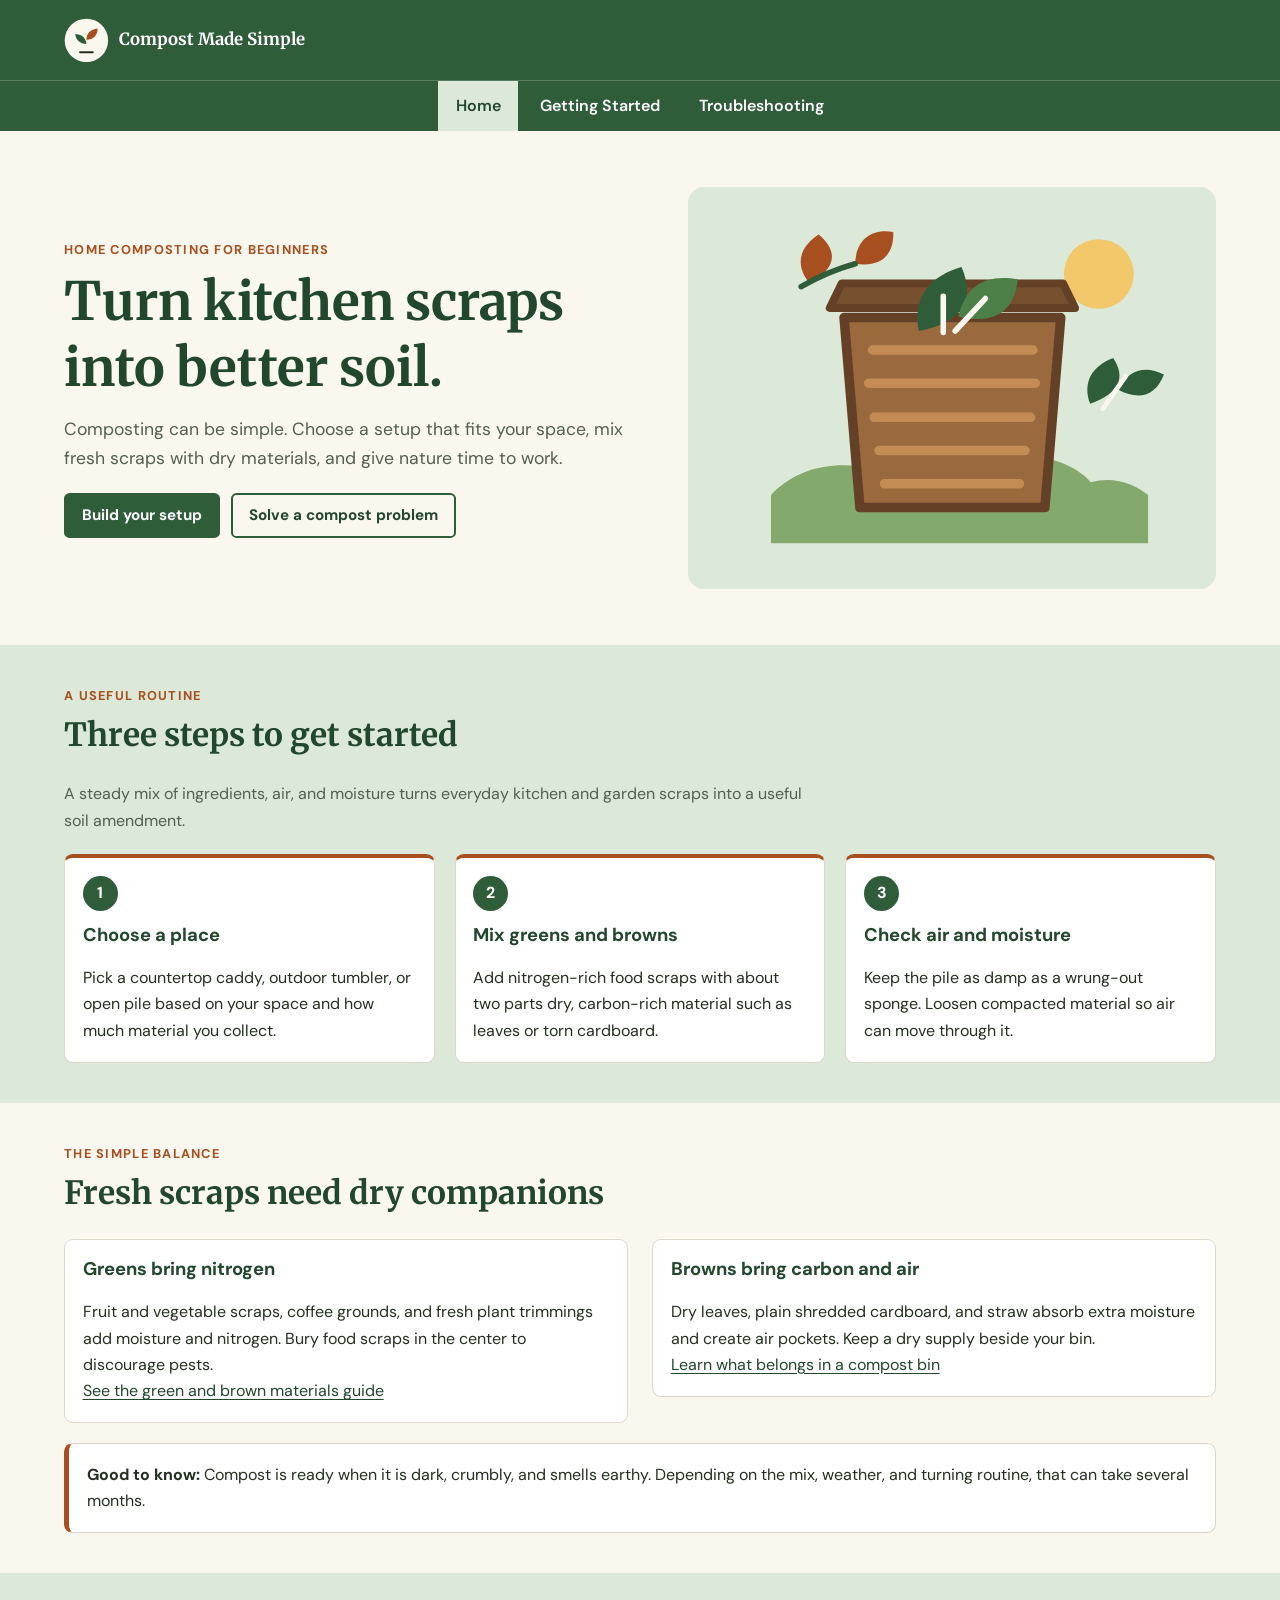
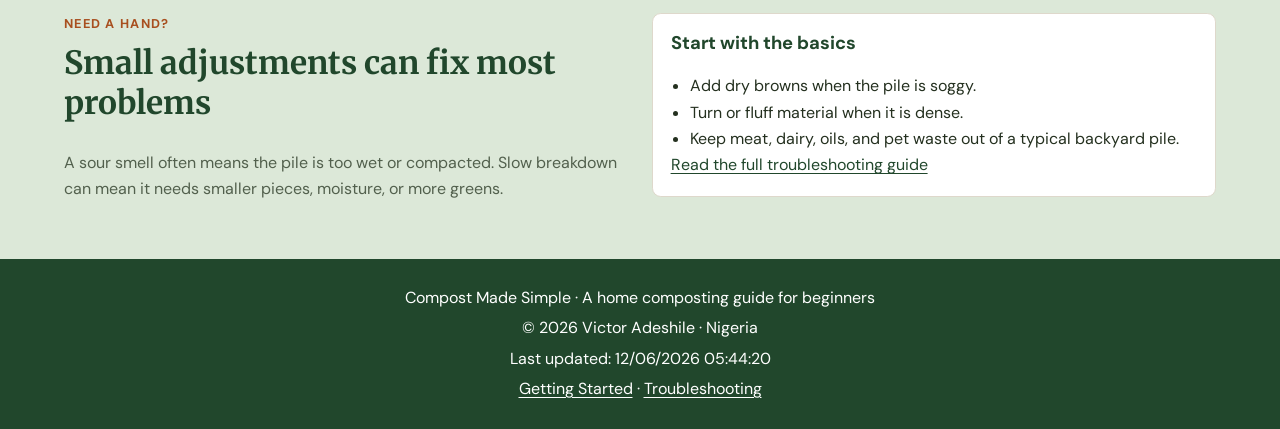
==== project/index.html @ 21fb86b9 "Final Project" ====
<!DOCTYPE html>
<html lang="en">
<head>
    <meta charset="UTF-8">
    <meta name="viewport" content="width=device-width, initial-scale=1.0">
    <meta name="description" content="Learn practical home composting basics, from choosing a bin to balancing food scraps with dry materials.">
    <meta name="author" content="Victor Adeshile">
    <title>Compost Made Simple | Home Composting for Beginners</title>
    <link rel="preconnect" href="https://fonts.googleapis.com">
    <link rel="preconnect" href="https://fonts.gstatic.com" crossorigin>
    <link href="https://fonts.googleapis.com/css2?family=DM+Sans:wght@400;500;600;700&family=Merriweather:wght@700&display=swap" rel="stylesheet">
    <link rel="stylesheet" href="styles/site.css">
    <script src="scripts/site.js" defer></script>
</head>
<body>
    <a class="skip-link" href="#main-content">Skip to main content</a>
    <header class="site-header">
        <div class="header-inner">
            <a class="brand" href="index.html">
                <svg class="brand-logo" viewBox="0 0 64 64" aria-hidden="true">
                    <circle cx="32" cy="32" r="31" fill="#FAF7EF"/>
                    <path d="M32 48V29m0 8c-9 0-15-5-16-14 9 0 15 5 16 14Z" fill="#2F5D3A"/>
                    <path d="M32 31c0-9 6-15 16-16 0 10-6 16-16 16Z" fill="#A84F1F"/>
                    <path d="M23 49h18" stroke="#24301F" stroke-linecap="round" stroke-width="3"/>
                </svg>
                <span>Compost Made Simple</span>
            </a>
            <button class="menu-toggle" type="button" aria-label="Open navigation menu" aria-expanded="false" aria-controls="site-navigation">
                <span aria-hidden="true">☰</span>
            </button>
        </div>
        <nav class="site-nav" id="site-navigation" aria-label="Main navigation">
            <a href="index.html" aria-current="page">Home</a>
            <a href="getting-started.html">Getting Started</a>
            <a href="troubleshooting.html">Troubleshooting</a>
        </nav>
    </header>

    <main id="main-content">
        <section class="hero">
            <div class="hero-copy">
                <p class="eyebrow">Home composting for beginners</p>
                <h1>Turn kitchen scraps into better soil.</h1>
                <p>Composting can be simple. Choose a setup that fits your space, mix fresh scraps with dry materials, and give nature time to work.</p>
                <div class="button-row">
                    <a class="button" href="getting-started.html">Build your setup</a>
                    <a class="button-secondary" href="troubleshooting.html">Solve a compost problem</a>
                </div>
                <p class="saved-setup" id="saved-setup" aria-live="polite" hidden></p>
            </div>
            <div class="hero-art">
                <img src="images/compost-bin.svg" alt="Illustration of a backyard compost bin layered with leaves and soil." width="640" height="480" fetchpriority="high">
            </div>
        </section>

        <section class="content-section soft-section">
            <div class="container">
                <p class="eyebrow">A useful routine</p>
                <h2>Three steps to get started</h2>
                <p class="section-intro">A steady mix of ingredients, air, and moisture turns everyday kitchen and garden scraps into a useful soil amendment.</p>
                <div class="step-grid">
                    <article class="step-card">
                        <span class="step-number">1</span>
                        <h3>Choose a place</h3>
                        <p>Pick a countertop caddy, outdoor tumbler, or open pile based on your space and how much material you collect.</p>
                    </article>
                    <article class="step-card">
                        <span class="step-number">2</span>
                        <h3>Mix greens and browns</h3>
                        <p>Add nitrogen-rich food scraps with about two parts dry, carbon-rich material such as leaves or torn cardboard.</p>
                    </article>
                    <article class="step-card">
                        <span class="step-number">3</span>
                        <h3>Check air and moisture</h3>
                        <p>Keep the pile as damp as a wrung-out sponge. Loosen compacted material so air can move through it.</p>
                    </article>
                </div>
            </div>
        </section>

        <section class="content-section container">
            <p class="eyebrow">The simple balance</p>
            <h2>Fresh scraps need dry companions</h2>
            <div class="two-column">
                <article class="content-card">
                    <h3>Greens bring nitrogen</h3>
                    <p>Fruit and vegetable scraps, coffee grounds, and fresh plant trimmings add moisture and nitrogen. Bury food scraps in the center to discourage pests.</p>
                    <a href="getting-started.html#materials">See the green and brown materials guide</a>
                </article>
                <article class="content-card">
                    <h3>Browns bring carbon and air</h3>
                    <p>Dry leaves, plain shredded cardboard, and straw absorb extra moisture and create air pockets. Keep a dry supply beside your bin.</p>
                    <a href="getting-started.html#choose-materials">Learn what belongs in a compost bin</a>
                </article>
            </div>
            <div class="callout">
                <p><strong>Good to know:</strong> Compost is ready when it is dark, crumbly, and smells earthy. Depending on the mix, weather, and turning routine, that can take several months.</p>
            </div>
        </section>

        <section class="content-section soft-section">
            <div class="container">
                <div class="two-column">
                    <div>
                        <p class="eyebrow">Need a hand?</p>
                        <h2>Small adjustments can fix most problems</h2>
                        <p class="section-intro">A sour smell often means the pile is too wet or compacted. Slow breakdown can mean it needs smaller pieces, moisture, or more greens.</p>
                    </div>
                    <div class="content-card">
                        <h3>Start with the basics</h3>
                        <ul>
                            <li>Add dry browns when the pile is soggy.</li>
                            <li>Turn or fluff material when it is dense.</li>
                            <li>Keep meat, dairy, oils, and pet waste out of a typical backyard pile.</li>
                        </ul>
                        <p><a href="troubleshooting.html">Read the full troubleshooting guide</a></p>
                    </div>
                </div>
            </div>
        </section>
    </main>

    <footer class="site-footer">
        <p>Compost Made Simple · A home composting guide for beginners</p>
        <p>&copy; <span id="current-year"></span> Victor Adeshile · Nigeria</p>
        <p id="last-modified"></p>
        <p><a href="getting-started.html">Getting Started</a> · <a href="troubleshooting.html">Troubleshooting</a></p>
    </footer>
</body>
</html>
---- project/styles/site.css ----
:root {
    color-scheme: light;
    --forest: #2f5d3a;
    --forest-dark: #21472c;
    --cream: #faf7ef;
    --clay: #a84f1f;
    --charcoal: #24301f;
    --sage: #dce8d8;
    --line: #ded8cb;
    --surface: #ffffff;
    --muted: #52604d;
    --heading-font: "Merriweather", Georgia, serif;
    --body-font: "DM Sans", Arial, sans-serif;
}

* {
    box-sizing: border-box;
}

html {
    scroll-behavior: smooth;
}

body {
    min-width: 320px;
    min-height: 100vh;
    margin: 0;
    display: flex;
    flex-direction: column;
    color: var(--charcoal);
    background: var(--cream);
    font-family: var(--body-font);
    line-height: 1.65;
}

a {
    color: var(--forest-dark);
    text-underline-offset: 0.18em;
}

a:hover {
    color: var(--clay);
}

:focus-visible {
    outline: 3px solid var(--clay);
    outline-offset: 3px;
}

.skip-link {
    position: absolute;
    z-index: 5;
    top: 0.5rem;
    left: 0.5rem;
    padding: 0.6rem 0.85rem;
    transform: translateY(-160%);
    color: #ffffff;
    background: var(--forest-dark);
}

.skip-link:focus {
    transform: translateY(0);
}

.site-header {
    color: #ffffff;
    background: var(--forest);
}

.header-inner,
.container {
    width: min(calc(100% - 2rem), 72rem);
    margin-inline: auto;
}

.header-inner {
    display: flex;
    min-height: 5rem;
    align-items: center;
    justify-content: space-between;
    gap: 1rem;
}

.brand {
    display: inline-flex;
    align-items: center;
    gap: 0.65rem;
    color: #ffffff;
    font-family: var(--heading-font);
    font-size: 1.05rem;
    font-weight: 700;
    text-decoration: none;
}

.brand:hover {
    color: #ffffff;
}

.brand-logo {
    width: 2.8rem;
    height: 2.8rem;
    flex: 0 0 auto;
}

.menu-toggle {
    display: inline-grid;
    width: 2.75rem;
    height: 2.75rem;
    place-items: center;
    border: 1px solid rgb(255 255 255 / 55%);
    border-radius: 0.4rem;
    color: #ffffff;
    background: transparent;
    font: 1.5rem/1 var(--body-font);
    cursor: pointer;
}

.menu-toggle:hover {
    color: var(--forest-dark);
    background: var(--cream);
}

.site-nav {
    display: none;
    flex-direction: column;
    border-top: 1px solid rgb(255 255 255 / 20%);
}

.site-nav.is-open {
    display: flex;
}

.site-nav a {
    padding: 0.75rem 1rem;
    color: #ffffff;
    font-weight: 600;
    text-align: center;
    text-decoration: none;
}

.site-nav a:hover,
.site-nav a:focus-visible,
.site-nav a[aria-current="page"] {
    color: var(--forest-dark);
    background: var(--sage);
}

main {
    flex: 1;
}

.hero {
    display: grid;
    width: min(calc(100% - 2rem), 72rem);
    margin-inline: auto;
    gap: 1.5rem;
    align-items: center;
    padding-block: 2rem 2.5rem;
}

.hero-copy {
    max-width: 42rem;
}

.eyebrow {
    margin: 0 0 0.55rem;
    color: var(--clay);
    font-size: 0.8rem;
    font-weight: 700;
    letter-spacing: 0.1em;
    text-transform: uppercase;
}

h1,
h2,
h3,
p {
    margin-top: 0;
}

h1,
h2,
h3 {
    line-height: 1.25;
}

h1 {
    margin-bottom: 0.9rem;
    color: var(--forest-dark);
    font-family: var(--heading-font);
    font-size: clamp(2rem, 7vw, 3.3rem);
}

h2 {
    color: var(--forest-dark);
    font-family: var(--heading-font);
    font-size: clamp(1.45rem, 4vw, 2rem);
}

h3 {
    color: var(--forest-dark);
    font-size: 1.15rem;
}

.hero-copy > p:not(.eyebrow) {
    max-width: 62ch;
    color: var(--muted);
    font-size: 1.1rem;
}

.hero-art {
    padding: 0.65rem;
    border-radius: 1rem;
    background: var(--sage);
}

.hero-art img,
.material-illustration img {
    display: block;
    width: 100%;
    height: auto;
}

.hero-art img {
    max-height: 24rem;
    object-fit: contain;
}

.button-row {
    display: flex;
    flex-wrap: wrap;
    gap: 0.7rem;
    margin-top: 1.25rem;
}

.button,
.button-secondary,
.filter-button,
.form-button {
    display: inline-flex;
    min-height: 2.8rem;
    align-items: center;
    justify-content: center;
    padding: 0.65rem 1rem;
    border: 2px solid var(--forest);
    border-radius: 0.35rem;
    font: 700 0.95rem var(--body-font);
    text-align: center;
    text-decoration: none;
    cursor: pointer;
}

.button,
.form-button {
    color: #ffffff;
    background: var(--forest);
}

.button:hover,
.form-button:hover {
    color: #ffffff;
    background: var(--forest-dark);
}

.button-secondary {
    color: var(--forest-dark);
    background: transparent;
}

.button-secondary:hover {
    color: #ffffff;
    background: var(--forest-dark);
}

.saved-setup {
    margin-top: 1rem;
    padding: 0.8rem 1rem;
    border-left: 0.3rem solid var(--clay);
    background: var(--surface);
}

.content-section {
    padding-block: 2.5rem;
}

.section-intro {
    max-width: 68ch;
    color: var(--muted);
}

.soft-section {
    background: var(--sage);
}

.step-grid,
.bin-grid,
.material-grid,
.problem-grid {
    display: grid;
    grid-template-columns: 1fr;
    gap: 1rem;
    margin-top: 1.25rem;
}

.content-card,
.step-card,
.bin-card,
.material-card,
.problem-card,
.form-panel,
.callout {
    padding: 1.1rem;
    border: 1px solid var(--line);
    border-radius: 0.55rem;
    background: var(--surface);
}

.step-card {
    border-top: 0.3rem solid var(--clay);
}

.step-number {
    display: inline-grid;
    width: 2.2rem;
    height: 2.2rem;
    margin-bottom: 0.8rem;
    place-items: center;
    border-radius: 50%;
    color: #ffffff;
    background: var(--forest);
    font-weight: 700;
}

.step-card p,
.content-card p,
.bin-card p,
.material-card p,
.problem-card p {
    margin-bottom: 0;
}

.two-column,
.material-illustrations {
    display: grid;
    gap: 1rem;
}

.material-illustration {
    overflow: hidden;
    border-radius: 0.55rem;
    background: var(--sage);
}

.material-illustration img {
    aspect-ratio: 16 / 10;
    object-fit: cover;
}

.material-illustration figcaption {
    padding: 0.75rem 1rem;
    color: var(--forest-dark);
    font-weight: 700;
}

.callout {
    margin-top: 1.25rem;
    border-left: 0.35rem solid var(--clay);
}

.callout p:last-child {
    margin-bottom: 0;
}

.page-intro {
    padding-block: 2rem 1.25rem;
}

.page-intro p {
    max-width: 70ch;
    color: var(--muted);
    font-size: 1.08rem;
}

.preference-form,
.question-form {
    display: grid;
    gap: 0.8rem;
}

.preference-form {
    grid-template-columns: 1fr;
    align-items: end;
}

.form-panel {
    margin-block: 1.5rem;
    border-top: 0.3rem solid var(--forest);
}

.form-panel h2 {
    margin-bottom: 0.5rem;
}

.form-panel > p {
    color: var(--muted);
}

.question-form label,
.preference-form label {
    display: block;
    margin-bottom: 0.3rem;
    font-weight: 700;
}

.question-form input,
.question-form select,
.question-form textarea,
.preference-form select {
    width: 100%;
    min-height: 2.8rem;
    padding: 0.65rem 0.75rem;
    border: 1px solid #8a9385;
    border-radius: 0.3rem;
    color: var(--charcoal);
    background: #ffffff;
    font: inherit;
}

.question-form textarea {
    min-height: 8rem;
    resize: vertical;
}

.question-form :focus-visible,
.preference-form :focus-visible,
.filter-button:focus-visible {
    outline: 3px solid var(--clay);
    outline-offset: 2px;
}

.question-form .form-button,
.preference-form .form-button {
    justify-self: start;
}

.form-note,
.form-status {
    margin: 0.75rem 0 0;
    color: var(--muted);
}

.form-status {
    padding: 0.8rem;
    border-left: 0.3rem solid var(--forest);
    background: var(--sage);
}

.filter-controls {
    display: flex;
    flex-wrap: wrap;
    gap: 0.5rem;
    margin-block: 1rem 0.5rem;
}

.filter-button {
    min-height: 2.4rem;
    padding: 0.45rem 0.8rem;
    border-width: 1px;
    color: var(--forest-dark);
    background: #ffffff;
}

.filter-button[aria-pressed="true"],
.filter-button:hover {
    color: #ffffff;
    background: var(--forest);
}

.material-count {
    color: var(--muted);
    font-size: 0.95rem;
}

.material-card {
    border-top: 0.25rem solid var(--forest);
}

.material-card--browns {
    border-top-color: var(--clay);
}

.material-category {
    margin-bottom: 0.45rem;
    color: var(--clay);
    font-size: 0.75rem;
    font-weight: 700;
    letter-spacing: 0.08em;
    text-transform: uppercase;
}

.bin-card h3 {
    margin-bottom: 0.5rem;
}

.bin-card ul,
.content-card ul {
    margin-bottom: 0;
    padding-left: 1.2rem;
}

.problem-card details {
    padding-block: 0.2rem;
}

.problem-card summary {
    color: var(--forest-dark);
    font-weight: 700;
    cursor: pointer;
}

.problem-card details p {
    margin-top: 0.7rem;
}

.site-footer {
    margin-top: auto;
    padding: 1.4rem 1rem;
    color: #ffffff;
    background: var(--forest-dark);
    text-align: center;
}

.site-footer p {
    margin: 0.25rem 0;
}

.site-footer a {
    color: #ffffff;
}

.site-footer a:hover {
    color: #f3c86a;
}

@media (min-width: 44rem) {
    .menu-toggle {
        display: none;
    }

    .site-nav,
    .site-nav.is-open {
        display: flex;
        flex-direction: row;
        justify-content: center;
        gap: 0.25rem;
        border-top: 1px solid rgb(255 255 255 / 20%);
    }

    .site-nav a {
        padding: 0.75rem 1.1rem;
    }

    .hero {
        grid-template-columns: 1.05fr 0.95fr;
        gap: 2.5rem;
        padding-block: 3.5rem;
    }

    .step-grid,
    .bin-grid,
    .material-grid,
    .problem-grid {
        grid-template-columns: repeat(2, minmax(0, 1fr));
        gap: 1.25rem;
    }

    .two-column,
    .material-illustrations {
        grid-template-columns: repeat(2, minmax(0, 1fr));
        gap: 1.5rem;
        align-items: start;
    }

    .preference-form {
        grid-template-columns: minmax(0, 1fr) auto;
    }
}

@media (min-width: 68rem) {
    .step-grid,
    .bin-grid,
    .material-grid {
        grid-template-columns: repeat(3, minmax(0, 1fr));
    }

    .problem-grid {
        grid-template-columns: repeat(2, minmax(0, 1fr));
    }
}

@media (prefers-reduced-motion: reduce) {
    html {
        scroll-behavior: auto;
    }
}
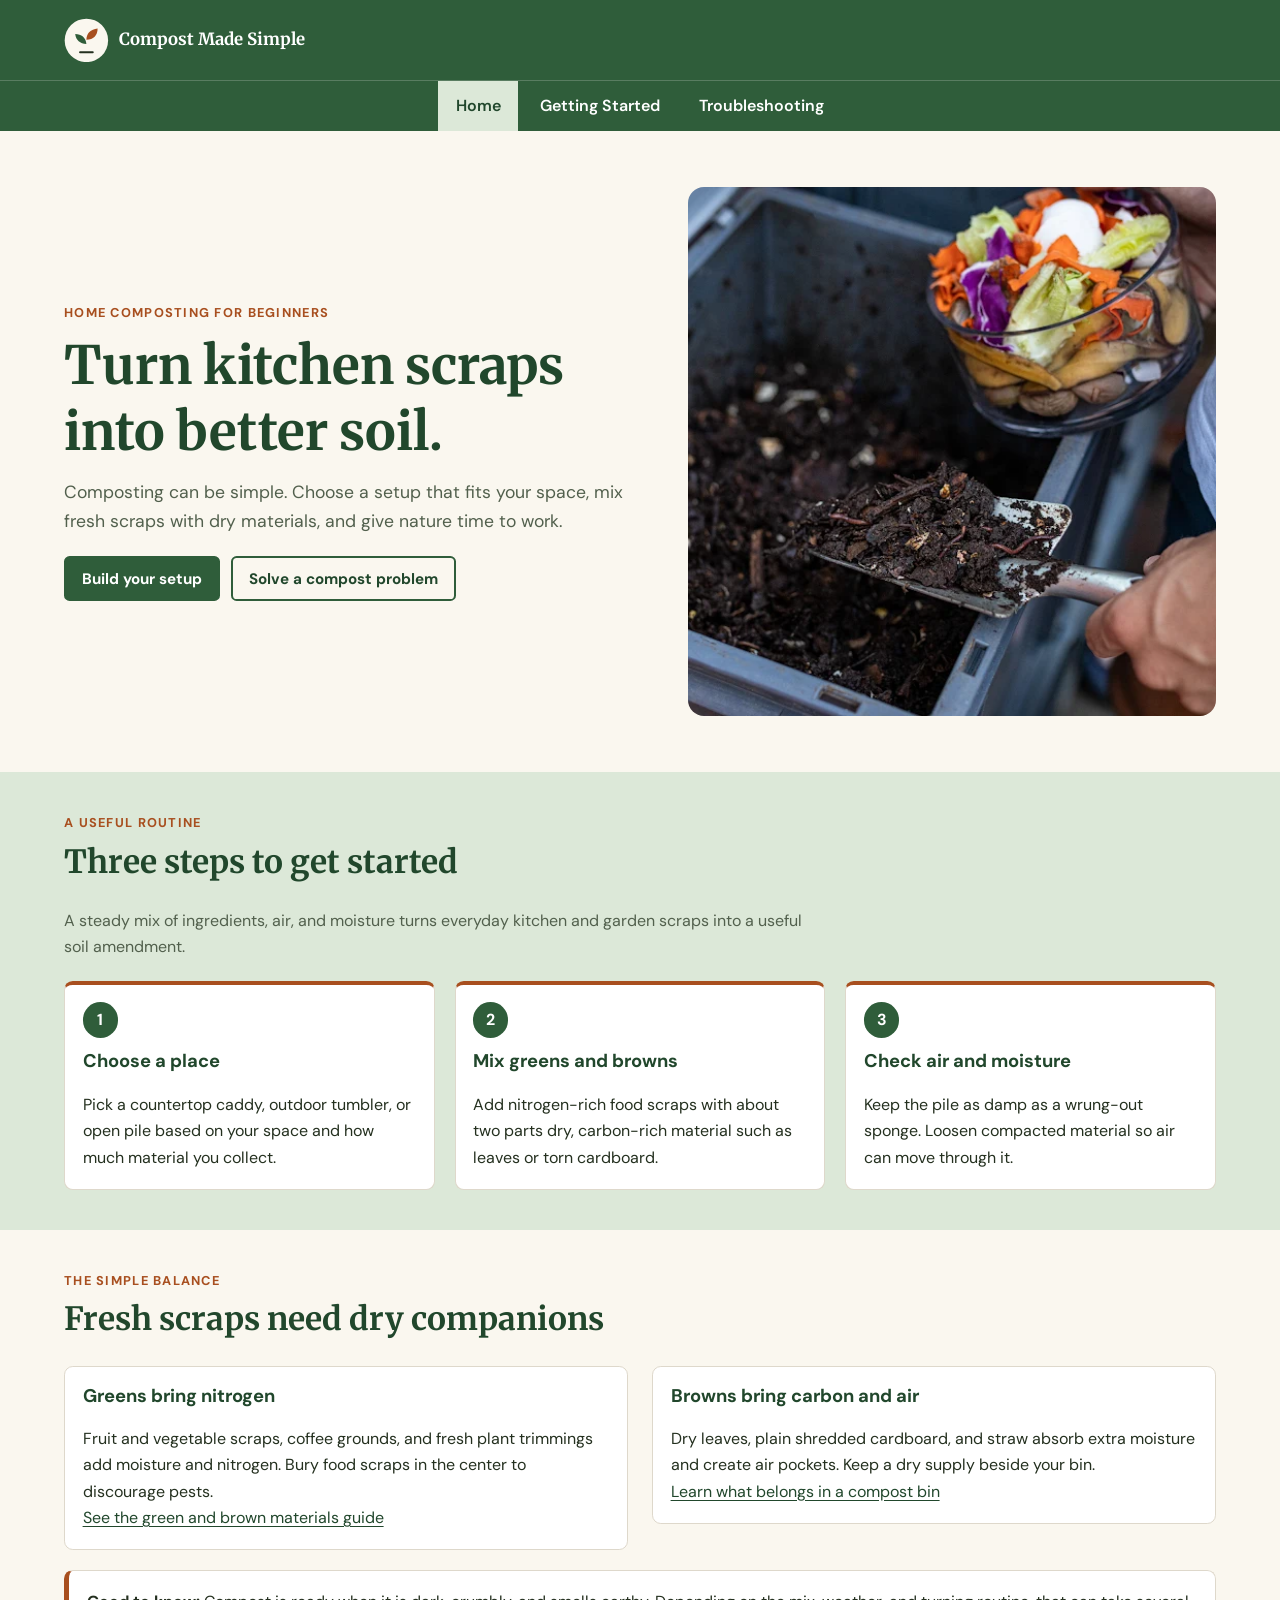
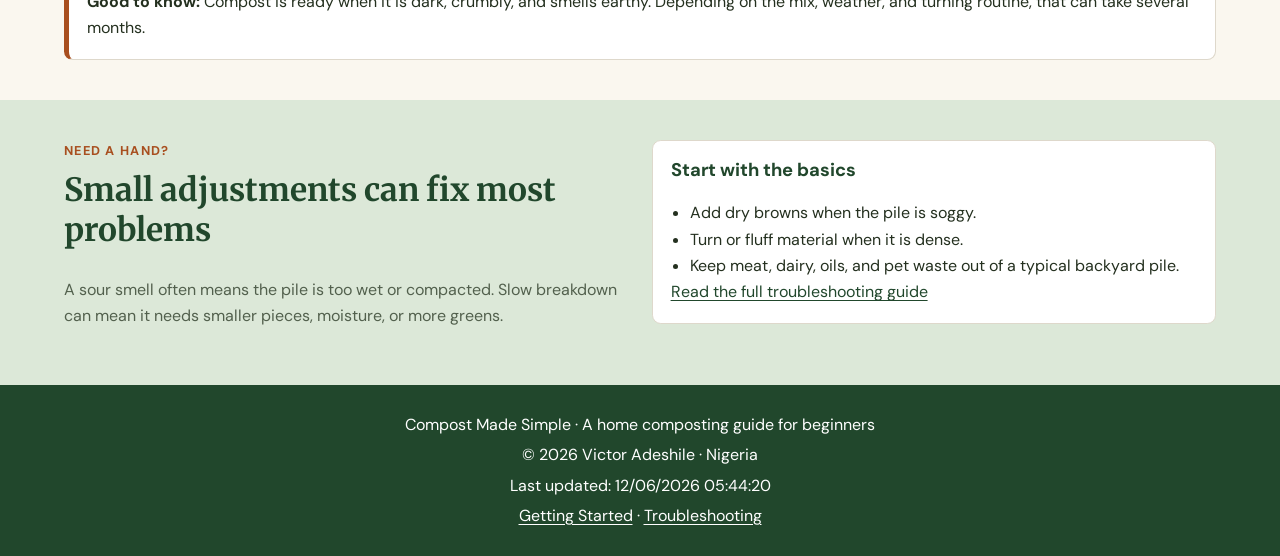
==== commit f50c9c49: "Changed the Homepage image" ====
--- a/project/index.html
+++ b/project/index.html
@@ -49,7 +49,7 @@
                 <p class="saved-setup" id="saved-setup" aria-live="polite" hidden></p>
             </div>
             <div class="hero-art">
-                <img src="images/compost-bin.svg" alt="Illustration of a backyard compost bin layered with leaves and soil." width="640" height="480" fetchpriority="high">
+                <img src="images/compost-hero.webp" alt="A hand adds vegetable scraps to a compost bin." width="512" height="512" fetchpriority="high">
             </div>
         </section>
 
--- a/project/styles/site.css
+++ b/project/styles/site.css
@@ -209,7 +209,7 @@
 }
 
 .hero-art {
-    padding: 0.65rem;
+    overflow: hidden;
     border-radius: 1rem;
     background: var(--sage);
 }
@@ -222,8 +222,8 @@
 }
 
 .hero-art img {
-    max-height: 24rem;
-    object-fit: contain;
+    aspect-ratio: 1;
+    object-fit: cover;
 }
 
 .button-row {
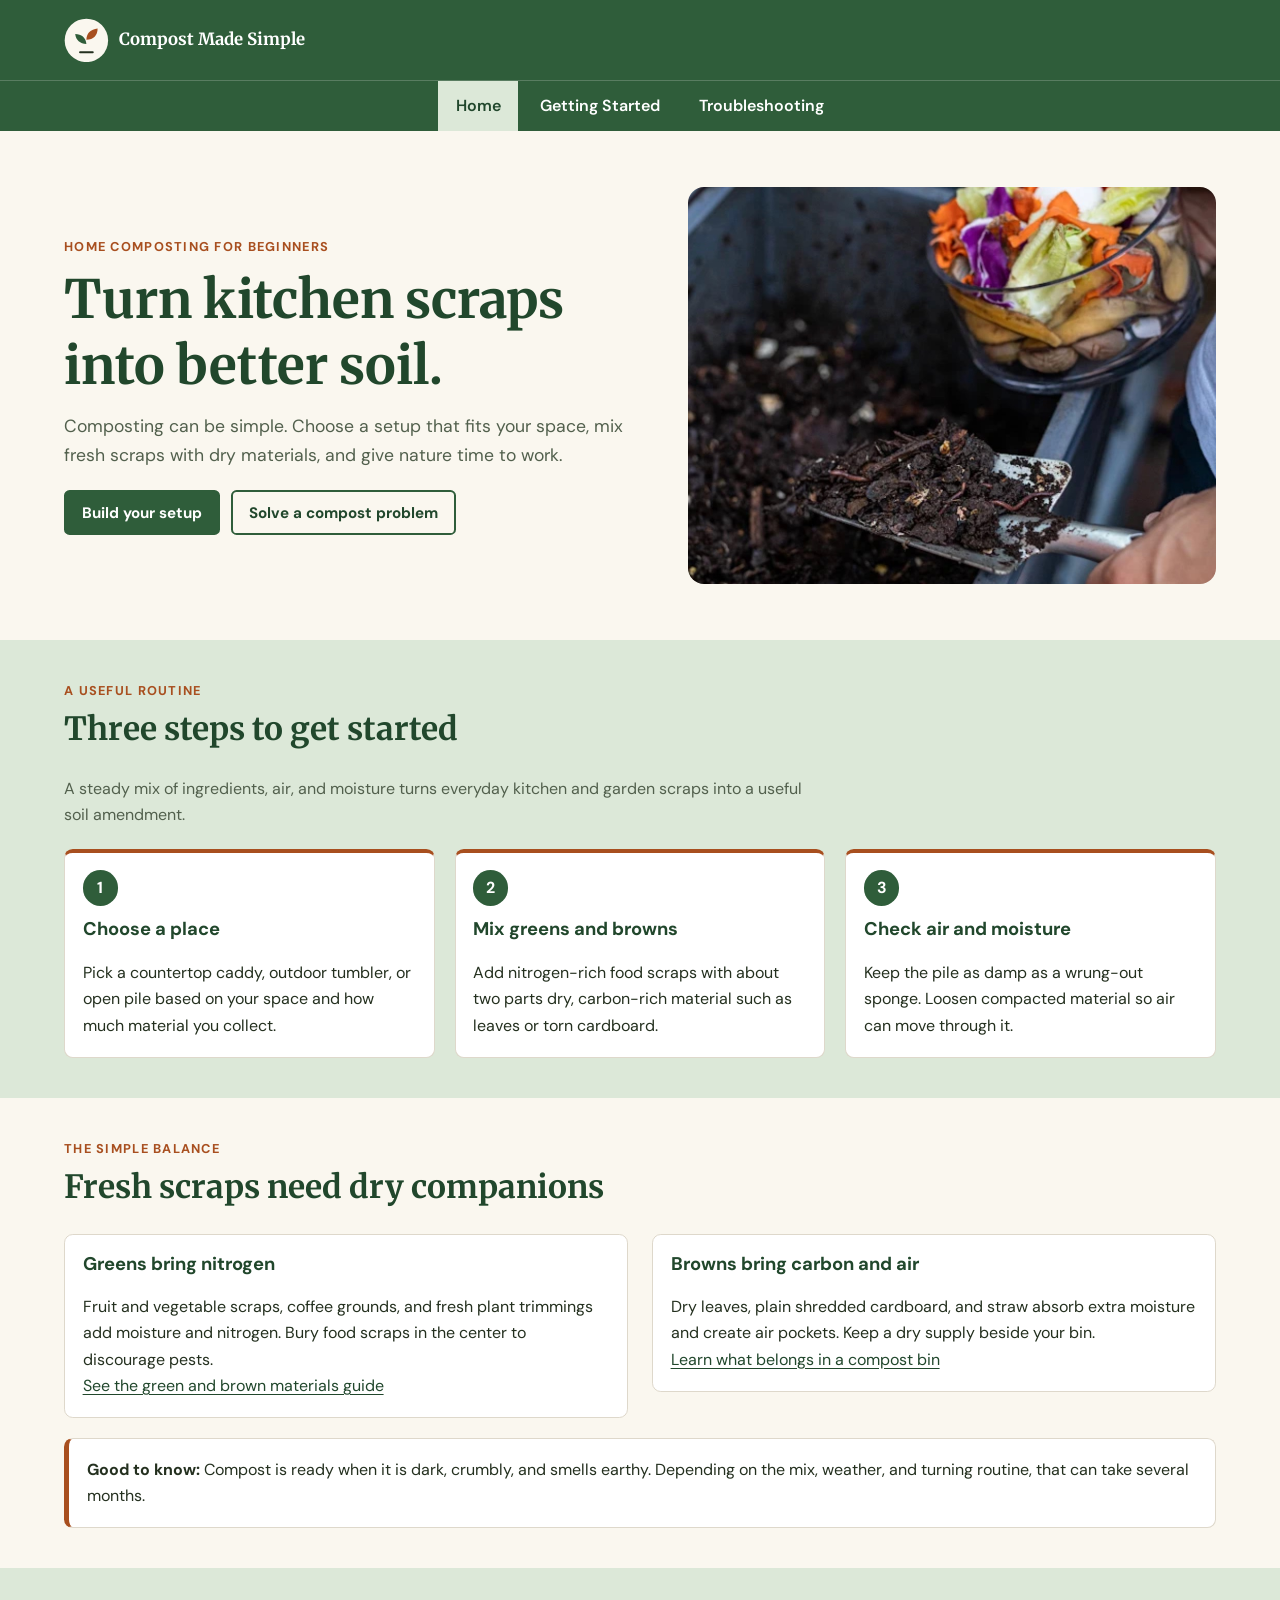
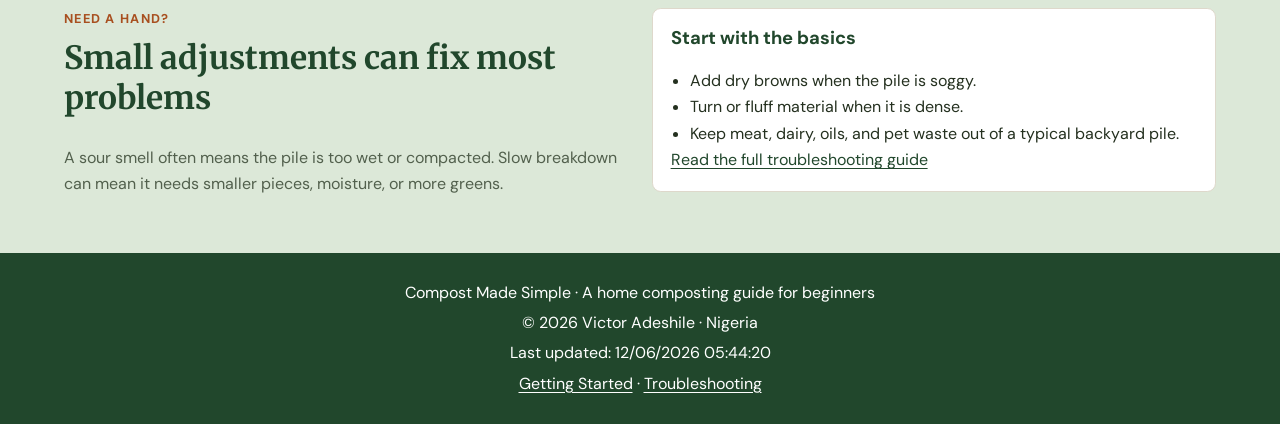
==== commit 7e5ad842: "Fixed the homepage image" ====
--- a/project/index.html
+++ b/project/index.html
@@ -49,7 +49,7 @@
                 <p class="saved-setup" id="saved-setup" aria-live="polite" hidden></p>
             </div>
             <div class="hero-art">
-                <img src="images/compost-hero.webp" alt="A hand adds vegetable scraps to a compost bin." width="512" height="512" fetchpriority="high">
+                <img src="images/compost-hero.jpg" alt="A person adds vegetable scraps to a compost bin with a garden trowel." width="1024" height="768" fetchpriority="high">
             </div>
         </section>
 
--- a/project/styles/site.css
+++ b/project/styles/site.css
@@ -222,7 +222,7 @@
 }
 
 .hero-art img {
-    aspect-ratio: 1;
+    aspect-ratio: 4 / 3;
     object-fit: cover;
 }
 
